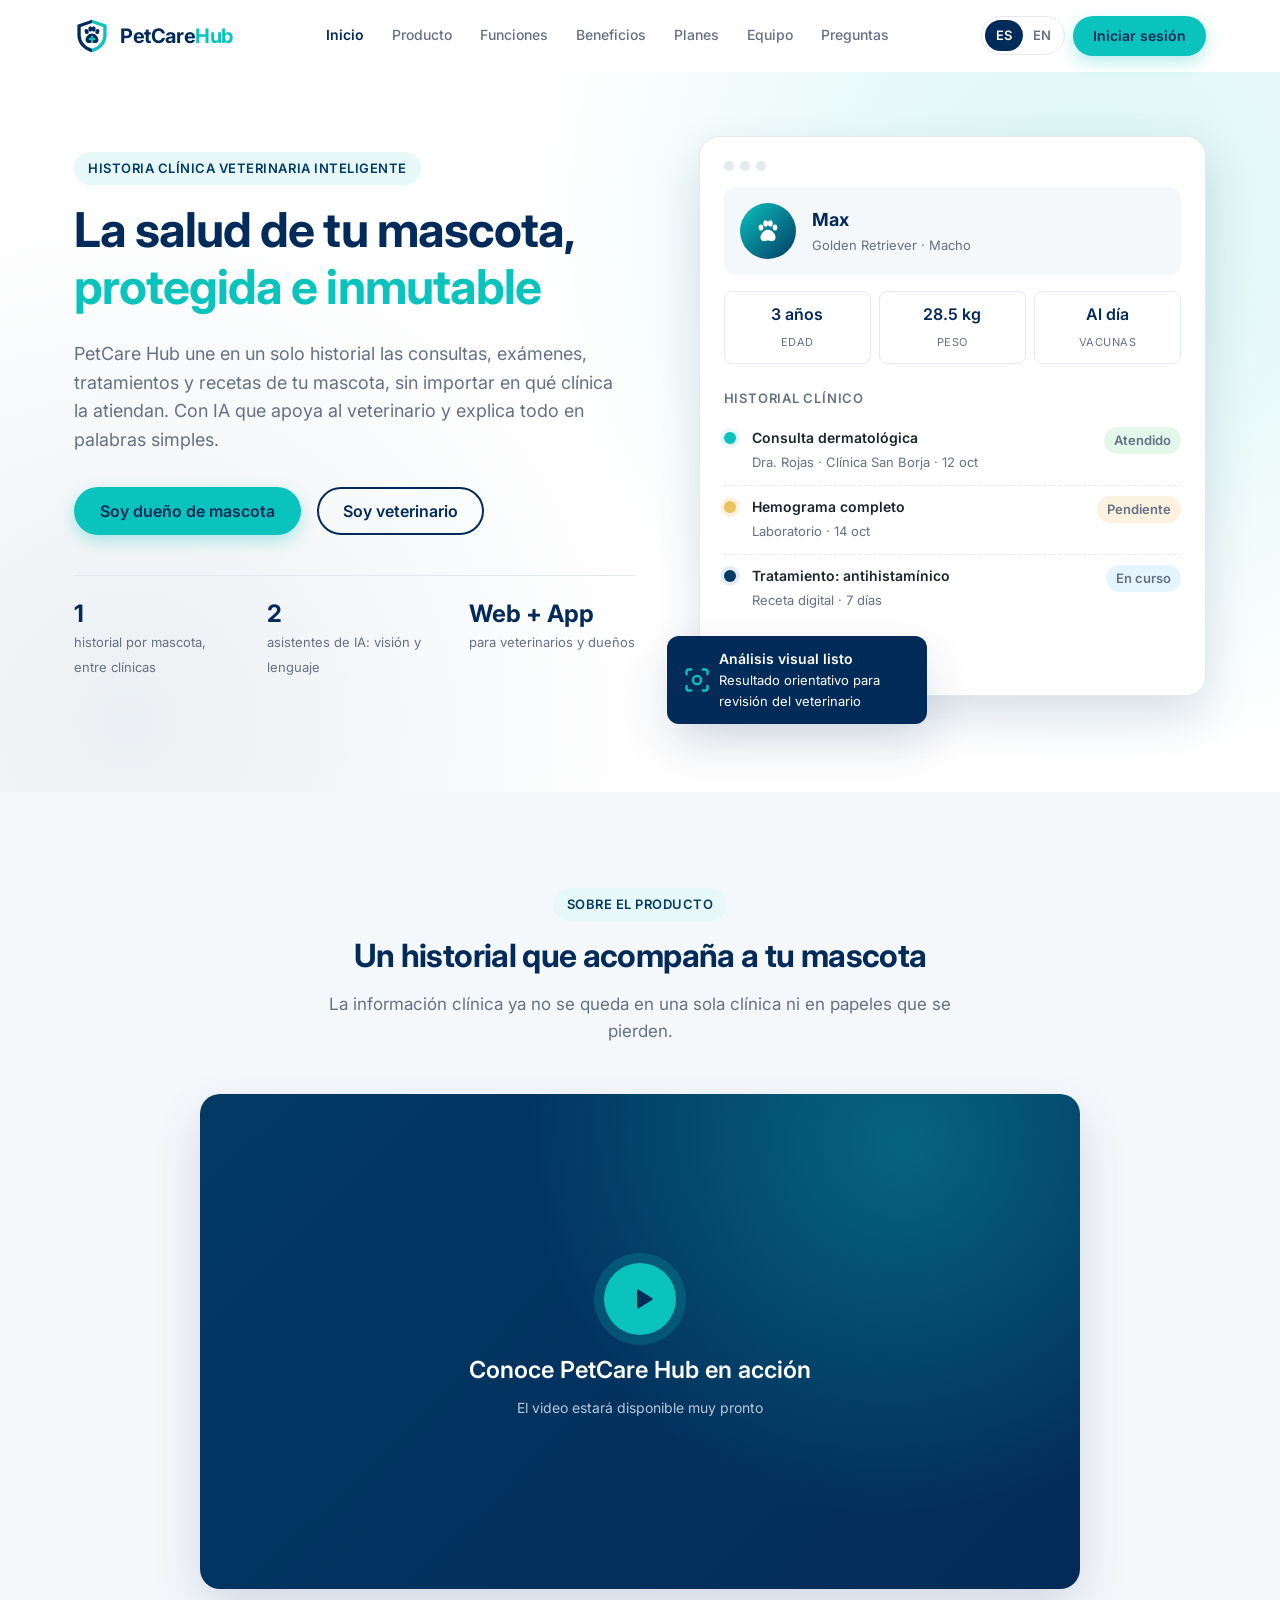
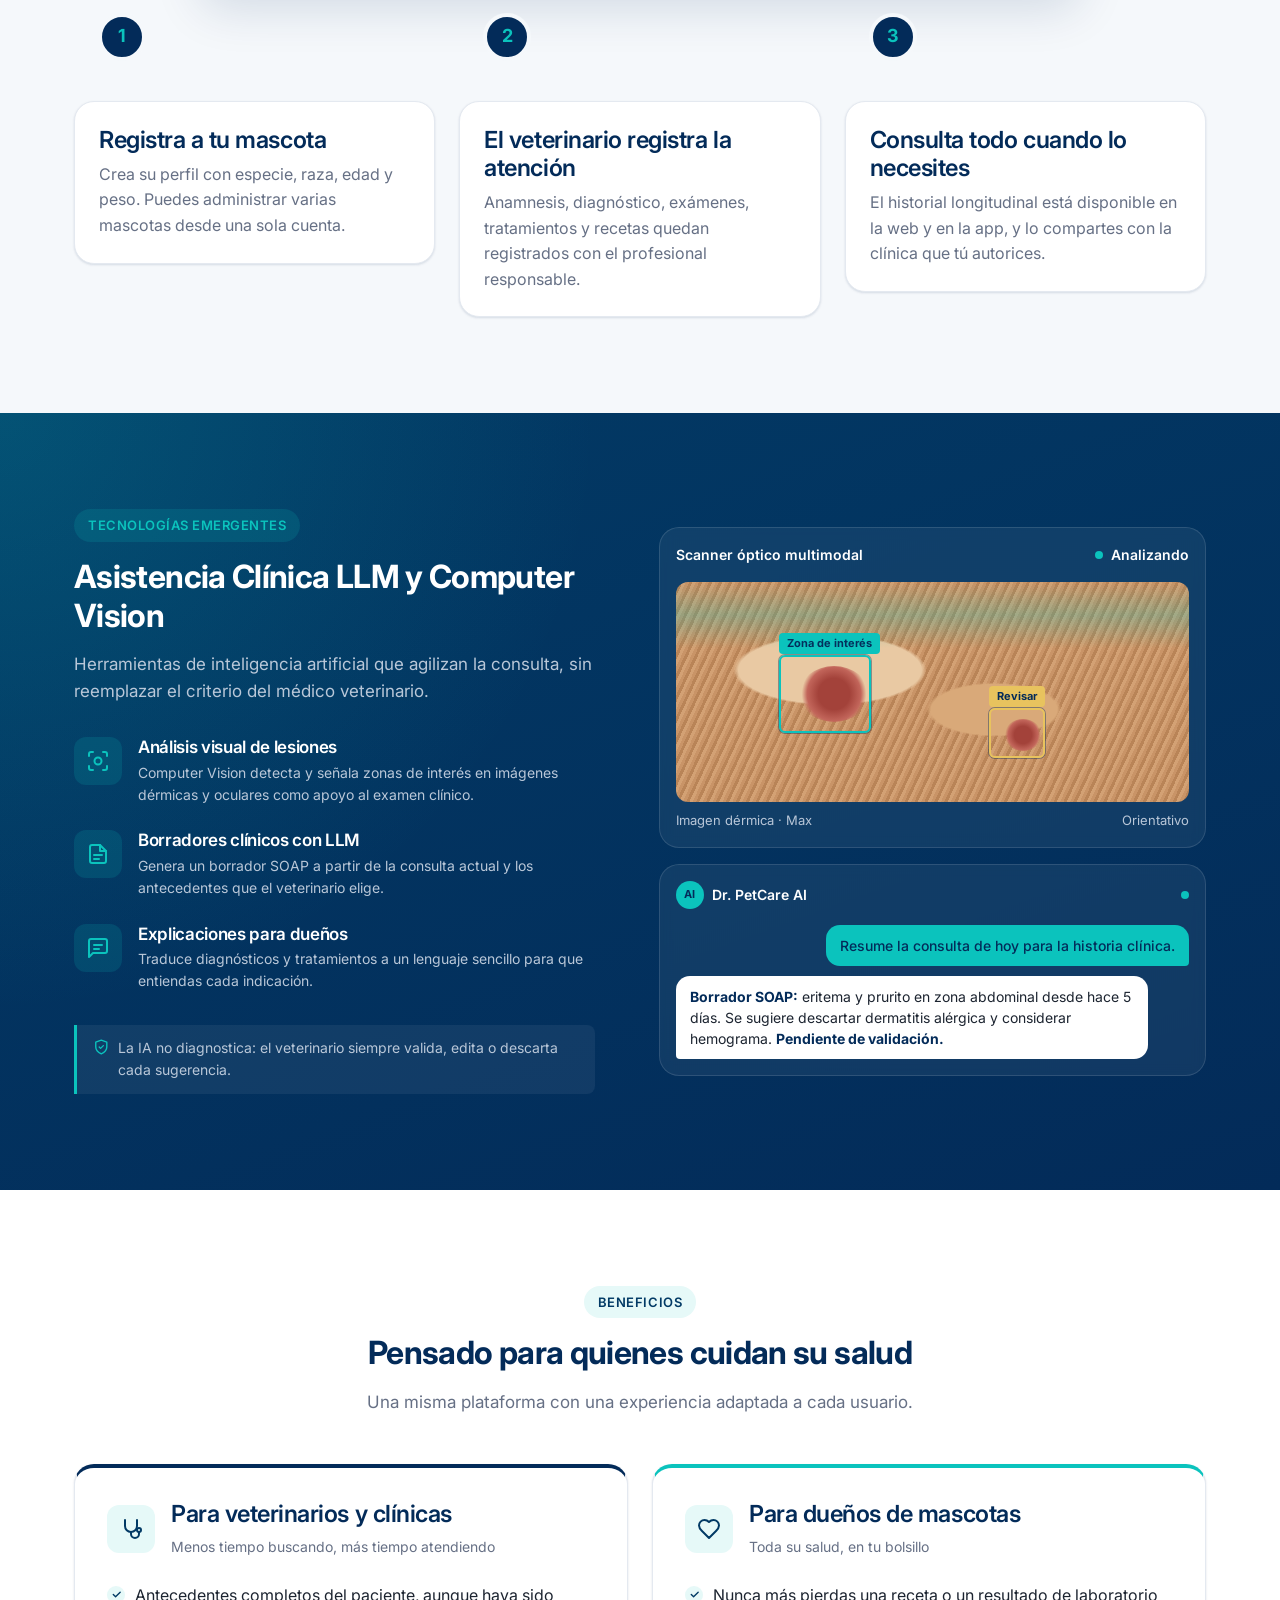
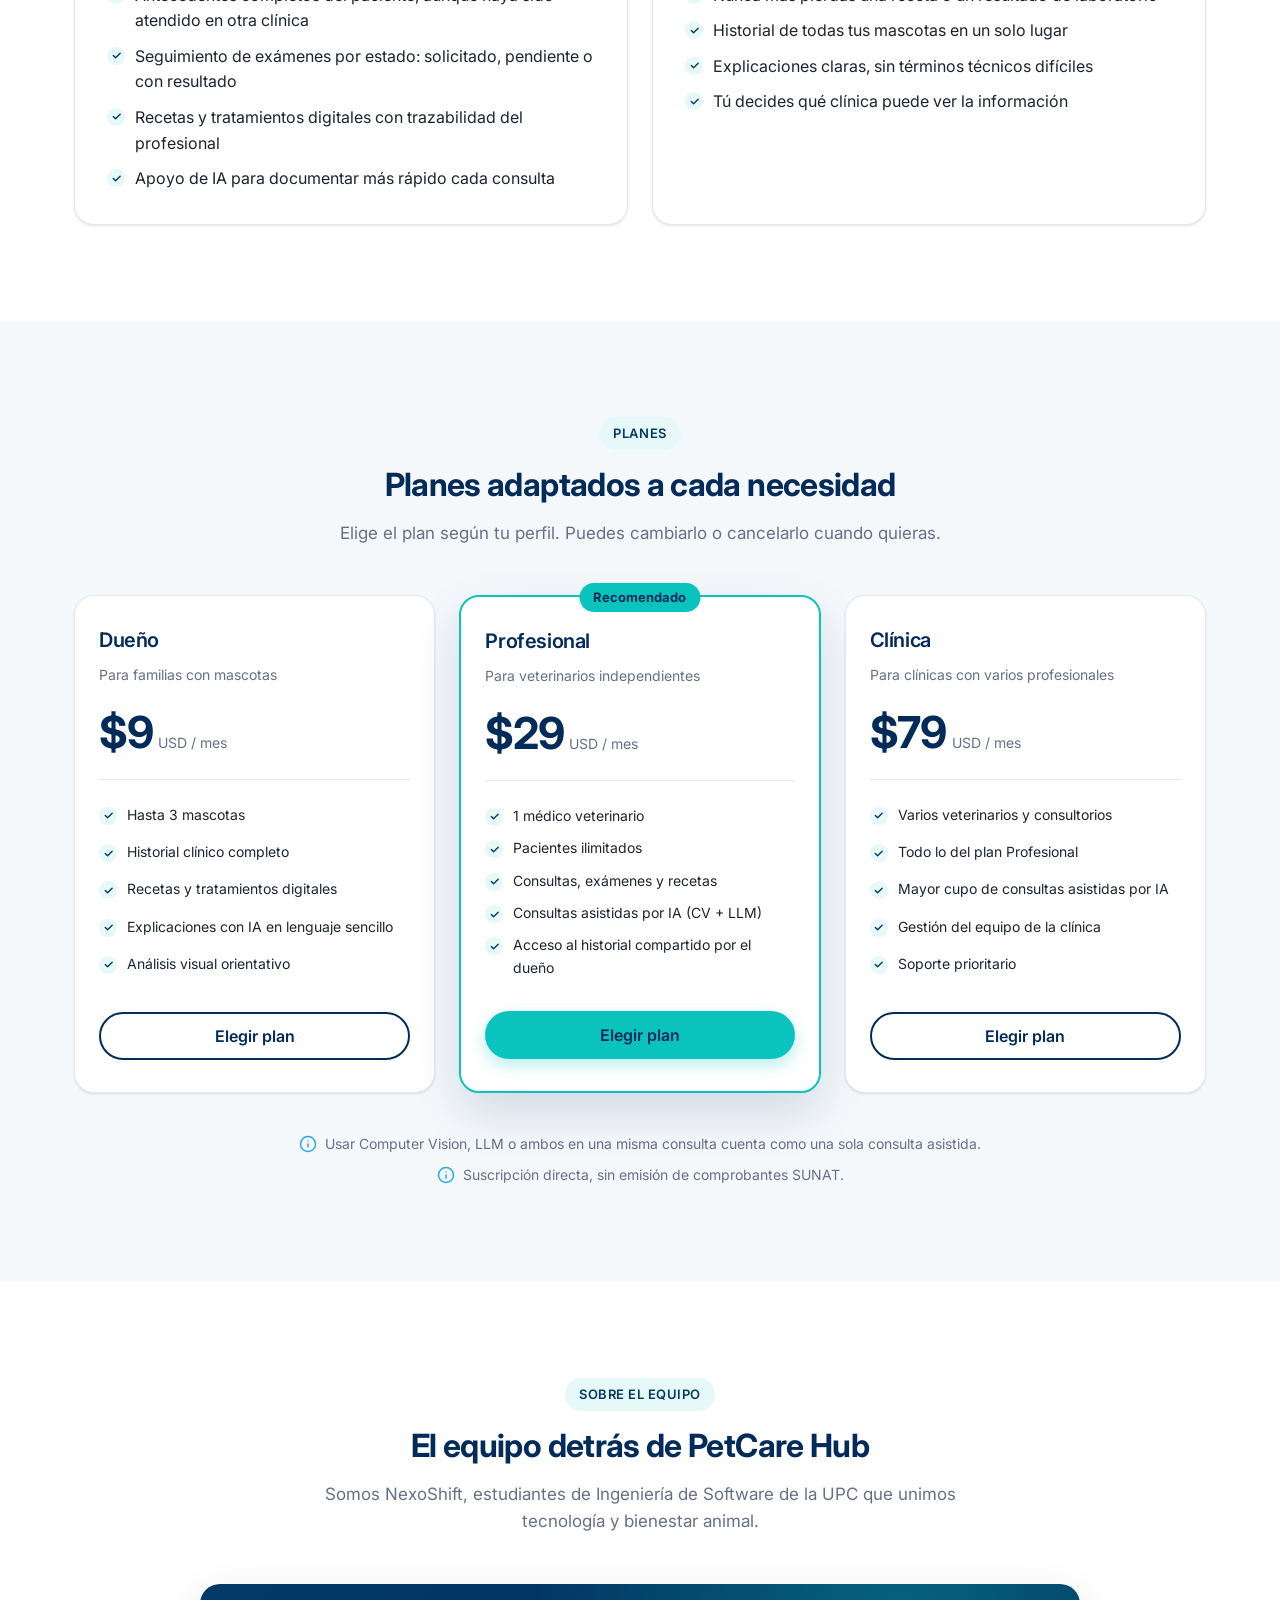
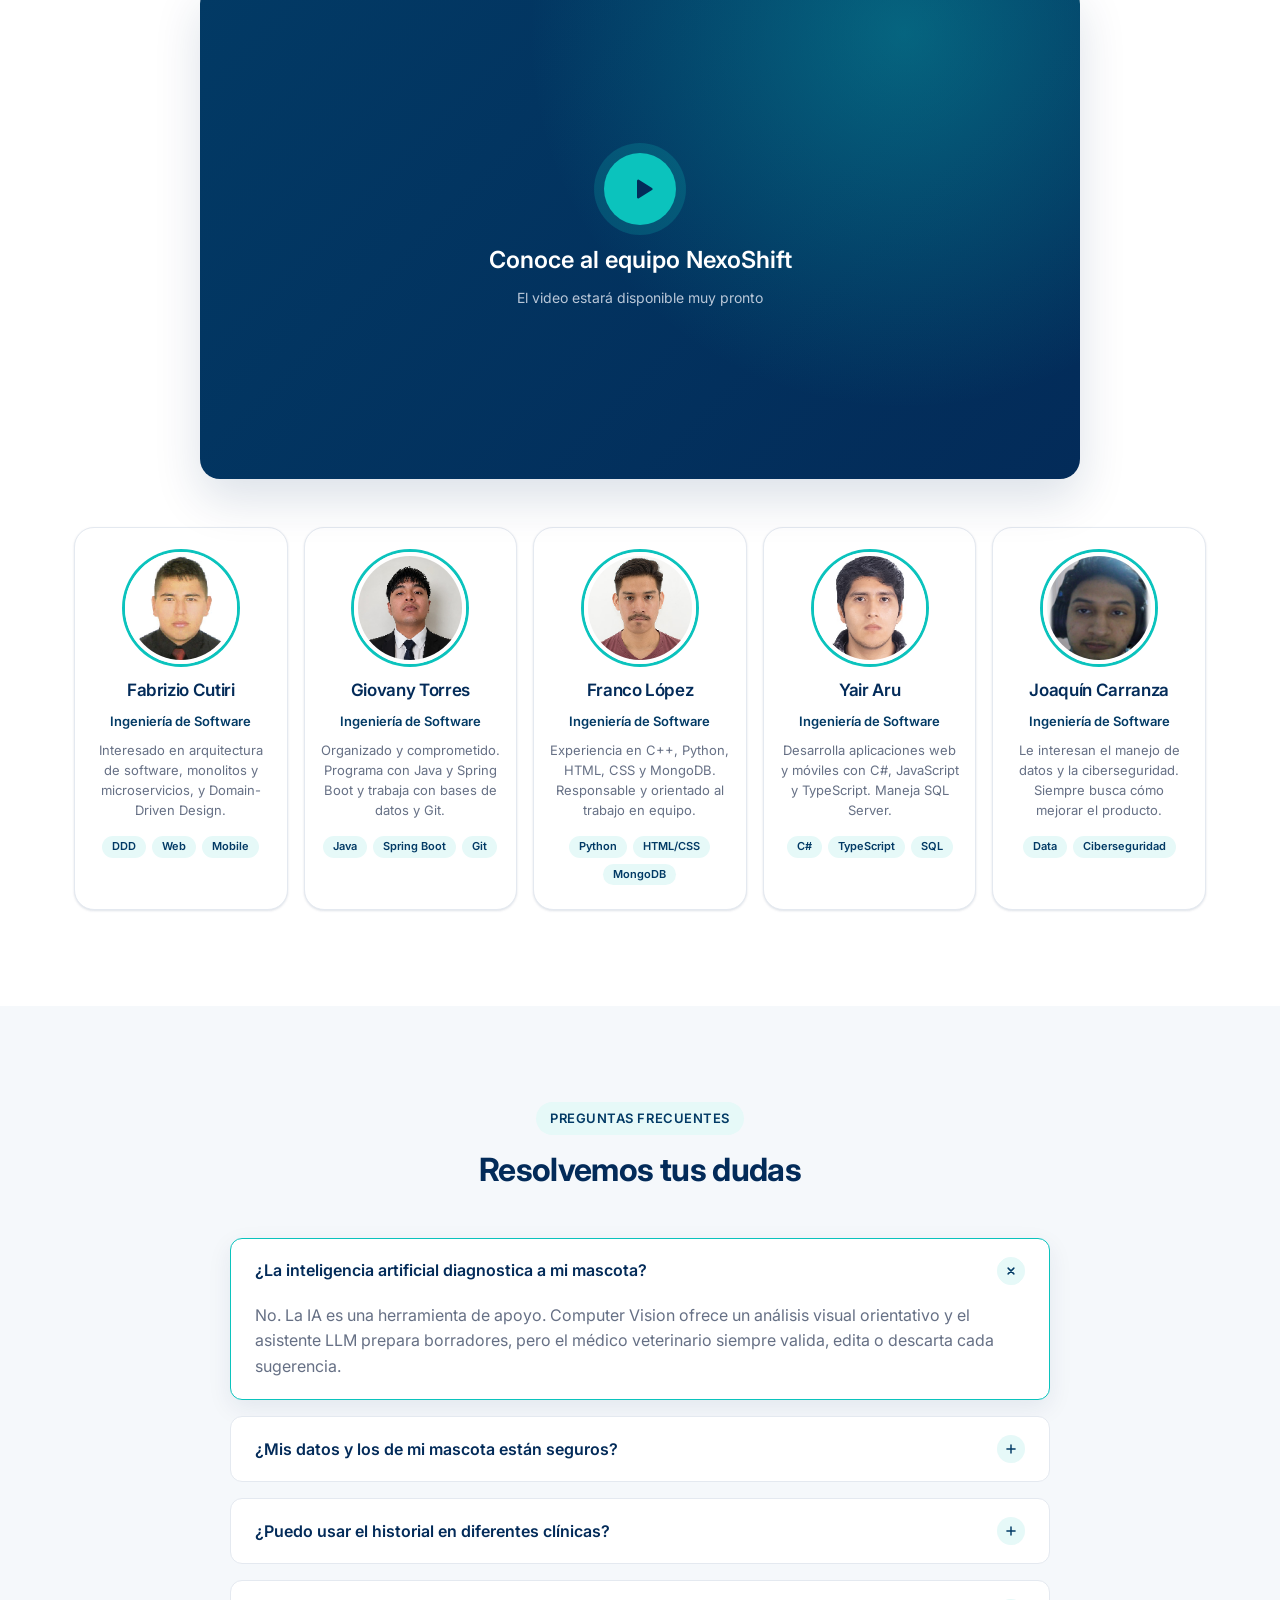
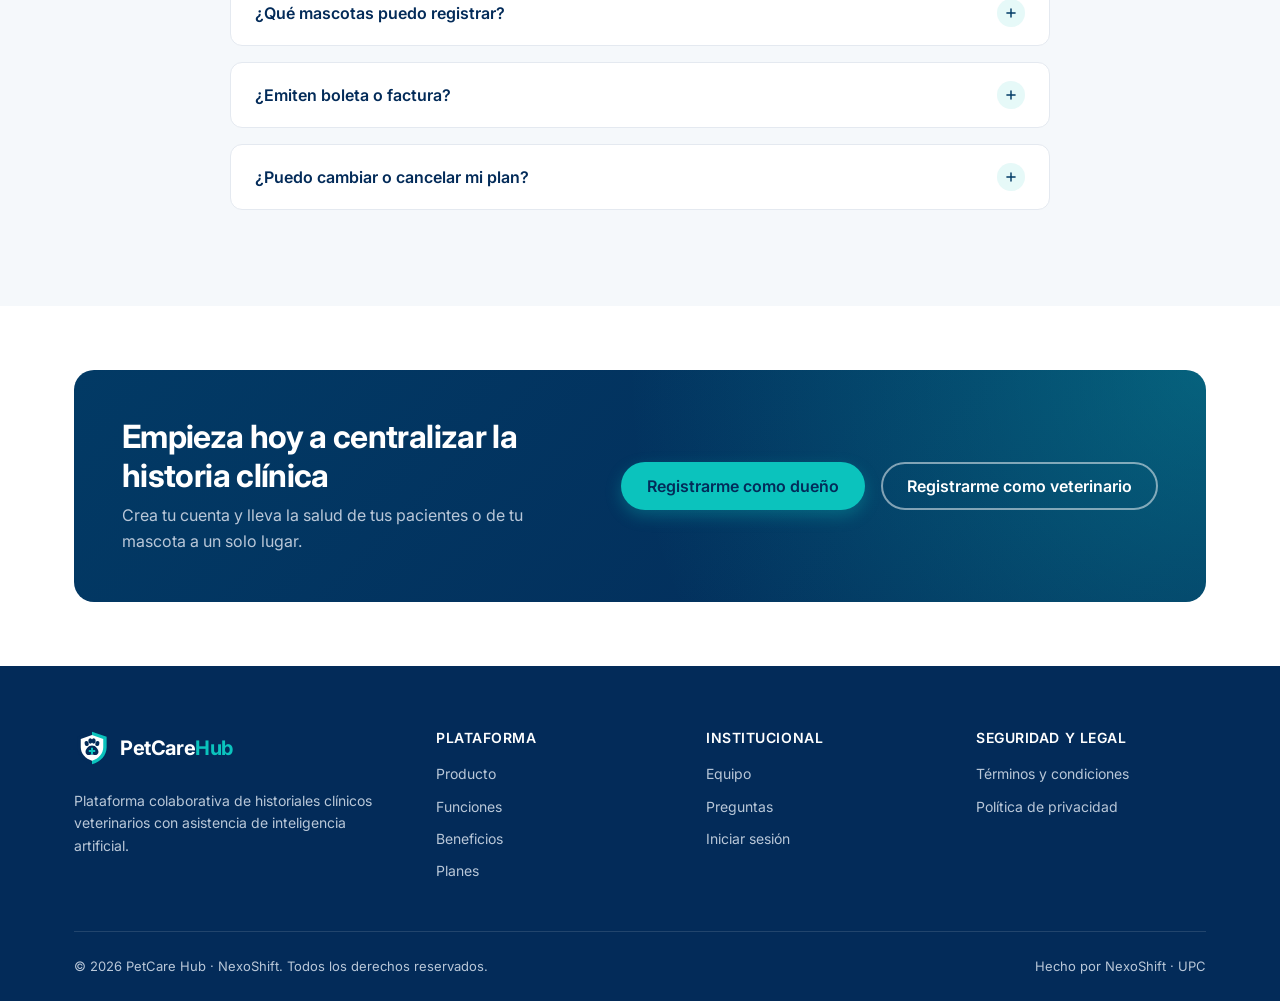
==== public/index.html @ e81c49ba "feat(pages): add the landing page with all its sections" ====
<!DOCTYPE html>
<html lang="es" class="no-js">
<head>
  <meta charset="UTF-8">
  <meta name="viewport" content="width=device-width, initial-scale=1.0">
  <title data-i18n="meta.title">PetCare Hub | Historia clínica veterinaria centrada en tu mascota</title>
  <meta name="description" data-i18n-attr="content:meta.description" content="PetCare Hub centraliza la historia clínica de perros y gatos entre clínicas, con asistencia de Computer Vision y LLM para veterinarios y explicaciones claras para dueños.">
  <meta name="keywords" content="historia clínica veterinaria, veterinaria, mascotas, perros, gatos, inteligencia artificial, computer vision, PetCare Hub">
  <meta name="author" content="NexoShift">
  <meta name="robots" content="index, follow">
  <meta name="theme-color" content="#032B59">

  <!-- Open Graph -->
  <meta property="og:type" content="website">
  <meta property="og:title" content="PetCare Hub">
  <meta property="og:description" content="Historia clínica veterinaria centrada en tu mascota, con asistencia de IA.">
  <meta property="og:image" content="assets/images/brand/logo-petcarehub.png">

  <link rel="icon" type="image/svg+xml" href="assets/images/brand/isotipo.svg">

  <link rel="preconnect" href="https://fonts.googleapis.com">
  <link rel="preconnect" href="https://fonts.gstatic.com" crossorigin>
  <link href="https://fonts.googleapis.com/css2?family=Inter:wght@400;500;600;700&display=swap" rel="stylesheet">

  <link rel="stylesheet" href="assets/styles/style.css">
  <script>document.documentElement.classList.replace('no-js', 'js');</script>
</head>
<body>
  <a class="skip-link" href="#main" data-i18n="a11y.skip">Saltar al contenido</a>

  <div id="header-placeholder"></div>

  <main id="main">
    <!-- ===================== HERO ===================== -->
    <section class="hero" id="home-section">
      <div class="container hero__grid">
        <div class="hero__content reveal">
          <span class="eyebrow" data-i18n="hero.eyebrow">Historia clínica veterinaria inteligente</span>
          <h1 class="hero__title" data-i18n-html="hero.title">La salud de tu mascota, <span>protegida e inmutable</span></h1>
          <p class="hero__lead" data-i18n="hero.lead">PetCare Hub une en un solo historial las consultas, exámenes, tratamientos y recetas de tu mascota, sin importar en qué clínica la atiendan. Con IA que apoya al veterinario y explica todo en palabras simples.</p>

          <div class="hero__actions">
            <a class="btn btn--primary" href="#" data-app-link="register-owner" data-i18n="hero.ctaOwner">Soy dueño de mascota</a>
            <a class="btn btn--outline" href="#" data-app-link="register-vet" data-i18n="hero.ctaVet">Soy veterinario</a>
          </div>

          <ul class="hero__facts">
            <li class="hero__fact"><strong data-i18n="hero.fact1Value">1</strong><span data-i18n="hero.fact1Label">historial por mascota, entre clínicas</span></li>
            <li class="hero__fact"><strong data-i18n="hero.fact2Value">2</strong><span data-i18n="hero.fact2Label">asistentes de IA: visión y lenguaje</span></li>
            <li class="hero__fact"><strong data-i18n="hero.fact3Value">Web + App</strong><span data-i18n="hero.fact3Label">para veterinarios y dueños</span></li>
          </ul>
        </div>

        <div class="app-preview reveal" aria-hidden="true">
          <div class="app-card">
            <div class="app-card__bar"><i></i><i></i><i></i></div>

            <div class="patient">
              <div class="patient__avatar">
                <svg viewBox="0 0 24 24" fill="currentColor"><ellipse cx="6" cy="9" rx="2" ry="2.6"/><ellipse cx="10" cy="5.5" rx="2" ry="2.7"/><ellipse cx="14" cy="5.5" rx="2" ry="2.7"/><ellipse cx="18" cy="9" rx="2" ry="2.6"/><path d="M12 11c-3.6 0-6.5 3.8-6.5 6.6 0 2 1.6 3.2 3.4 3.2 1.4 0 2-.6 3.1-.6s1.7.6 3.1.6c1.8 0 3.4-1.2 3.4-3.2 0-2.8-2.9-6.6-6.5-6.6Z"/></svg>
              </div>
              <div>
                <div class="patient__name">Max</div>
                <div class="patient__meta" data-i18n="preview.breed">Golden Retriever · Macho</div>
              </div>
            </div>

            <div class="patient__stats">
              <div class="patient__stat"><strong data-i18n="preview.ageValue">3 años</strong><span data-i18n="preview.age">Edad</span></div>
              <div class="patient__stat"><strong>28.5 kg</strong><span data-i18n="preview.weight">Peso</span></div>
              <div class="patient__stat"><strong data-i18n="preview.vaccinesValue">Al día</strong><span data-i18n="preview.vaccines">Vacunas</span></div>
            </div>

            <div class="timeline">
              <div class="timeline__title" data-i18n="preview.history">Historial clínico</div>
              <div class="timeline__item">
                <span class="timeline__dot"></span>
                <div><strong data-i18n="preview.item1">Consulta dermatológica</strong><span data-i18n="preview.item1Meta">Dra. Rojas · Clínica San Borja · 12 oct</span></div>
                <span class="chip chip--ok" data-i18n="preview.item1Chip">Atendido</span>
              </div>
              <div class="timeline__item">
                <span class="timeline__dot timeline__dot--warn"></span>
                <div><strong data-i18n="preview.item2">Hemograma completo</strong><span data-i18n="preview.item2Meta">Laboratorio · 14 oct</span></div>
                <span class="chip chip--pending" data-i18n="preview.item2Chip">Pendiente</span>
              </div>
              <div class="timeline__item">
                <span class="timeline__dot timeline__dot--navy"></span>
                <div><strong data-i18n="preview.item3">Tratamiento: antihistamínico</strong><span data-i18n="preview.item3Meta">Receta digital · 7 días</span></div>
                <span class="chip chip--info" data-i18n="preview.item3Chip">En curso</span>
              </div>
            </div>
          </div>

          <div class="float-card">
            <svg viewBox="0 0 24 24" fill="none" stroke="currentColor" stroke-width="2" stroke-linecap="round" stroke-linejoin="round"><path d="M3 7V5a2 2 0 0 1 2-2h2M17 3h2a2 2 0 0 1 2 2v2M21 17v2a2 2 0 0 1-2 2h-2M7 21H5a2 2 0 0 1-2-2v-2"/><circle cx="12" cy="12" r="3.5"/></svg>
            <div><strong data-i18n="preview.floatTitle">Análisis visual listo</strong><span data-i18n="preview.floatText">Resultado orientativo para revisión del veterinario</span></div>
          </div>
        </div>
      </div>
    </section>

    <!-- ===================== SOBRE EL PRODUCTO ===================== -->
    <section class="section section--soft" id="about-product-section">
      <div class="container">
        <header class="section__head reveal">
          <span class="eyebrow" data-i18n="how.eyebrow">Sobre el producto</span>
          <h2 data-i18n="how.title">Un historial que acompaña a tu mascota</h2>
          <p data-i18n="how.lead">La información clínica ya no se queda en una sola clínica ni en papeles que se pierden.</p>
        </header>

        <div class="video reveal" data-video="product">
          <div class="video__frame">
            <div class="video__placeholder">
              <span class="video__play" aria-hidden="true"><svg viewBox="0 0 24 24" fill="currentColor"><path d="M8 5.5v13a1 1 0 0 0 1.5.86l10.5-6.5a1 1 0 0 0 0-1.72L9.5 4.64A1 1 0 0 0 8 5.5Z"/></svg></span>
              <strong data-i18n="video.productTitle">Conoce PetCare Hub en acción</strong>
              <span data-i18n="video.soon">El video estará disponible muy pronto</span>
            </div>
          </div>
        </div>


        <ol class="steps">
          <li class="step reveal">
            <div class="card">
              <span class="step__number">1</span>
              <h3 data-i18n="how.step1Title">Registra a tu mascota</h3>
              <p data-i18n="how.step1Text">Crea su perfil con especie, raza, edad y peso. Puedes administrar varias mascotas desde una sola cuenta.</p>
            </div>
          </li>
          <li class="step reveal">
            <div class="card">
              <span class="step__number">2</span>
              <h3 data-i18n="how.step2Title">El veterinario registra la atención</h3>
              <p data-i18n="how.step2Text">Anamnesis, diagnóstico, exámenes, tratamientos y recetas quedan registrados con el profesional responsable.</p>
            </div>
          </li>
          <li class="step reveal">
            <div class="card">
              <span class="step__number">3</span>
              <h3 data-i18n="how.step3Title">Consulta todo cuando lo necesites</h3>
              <p data-i18n="how.step3Text">El historial longitudinal está disponible en la web y en la app, y lo compartes con la clínica que tú autorices.</p>
            </div>
          </li>
        </ol>
      </div>
    </section>

    <!-- ===================== FUNCIONES IA ===================== -->
    <section class="section section--dark ai" id="features-section">
      <div class="container ai__grid">
        <div class="reveal">
          <span class="eyebrow" data-i18n="ai.eyebrow">Tecnologías emergentes</span>
          <h2 data-i18n="ai.title">Asistencia Clínica LLM y Computer Vision</h2>
          <p class="ai__lead" data-i18n="ai.lead">Herramientas de inteligencia artificial que agilizan la consulta, sin reemplazar el criterio del médico veterinario.</p>

          <ul class="ai__features">
            <li class="ai__feature">
              <span class="icon-badge"><svg viewBox="0 0 24 24" fill="none" stroke="currentColor" stroke-width="2" stroke-linecap="round" stroke-linejoin="round"><path d="M3 7V5a2 2 0 0 1 2-2h2M17 3h2a2 2 0 0 1 2 2v2M21 17v2a2 2 0 0 1-2 2h-2M7 21H5a2 2 0 0 1-2-2v-2"/><circle cx="12" cy="12" r="3.5"/></svg></span>
              <div><h3 data-i18n="ai.f1Title">Análisis visual de lesiones</h3><p data-i18n="ai.f1Text">Computer Vision detecta y señala zonas de interés en imágenes dérmicas y oculares como apoyo al examen clínico.</p></div>
            </li>
            <li class="ai__feature">
              <span class="icon-badge"><svg viewBox="0 0 24 24" fill="none" stroke="currentColor" stroke-width="2" stroke-linecap="round" stroke-linejoin="round"><path d="M14 3H6a2 2 0 0 0-2 2v14a2 2 0 0 0 2 2h12a2 2 0 0 0 2-2V9z"/><path d="M14 3v6h6M8 13h8M8 17h5"/></svg></span>
              <div><h3 data-i18n="ai.f2Title">Borradores clínicos con LLM</h3><p data-i18n="ai.f2Text">Genera un borrador SOAP a partir de la consulta actual y los antecedentes que el veterinario elige.</p></div>
            </li>
            <li class="ai__feature">
              <span class="icon-badge"><svg viewBox="0 0 24 24" fill="none" stroke="currentColor" stroke-width="2" stroke-linecap="round" stroke-linejoin="round"><path d="M21 15a2 2 0 0 1-2 2H7l-4 4V5a2 2 0 0 1 2-2h14a2 2 0 0 1 2 2z"/><path d="M8 9h8M8 13h5"/></svg></span>
              <div><h3 data-i18n="ai.f3Title">Explicaciones para dueños</h3><p data-i18n="ai.f3Text">Traduce diagnósticos y tratamientos a un lenguaje sencillo para que entiendas cada indicación.</p></div>
            </li>
          </ul>

          <p class="ai__note">
            <svg width="20" height="20" viewBox="0 0 24 24" fill="none" stroke="#0BC3BD" stroke-width="2" stroke-linecap="round" stroke-linejoin="round" aria-hidden="true"><path d="M12 22s8-4 8-10V5l-8-3-8 3v7c0 6 8 10 8 10z"/><path d="m9 12 2 2 4-4"/></svg>
            <span data-i18n="ai.note">La IA no diagnostica: el veterinario siempre valida, edita o descarta cada sugerencia.</span>
          </p>
        </div>

        <div class="ai__demo reveal" aria-hidden="true">
          <div class="demo-card">
            <div class="demo-card__head">
              <span data-i18n="ai.scanTitle">Scanner óptico multimodal</span>
              <span><i class="live-dot"></i><span data-i18n="ai.scanLive">Analizando</span></span>
            </div>
            <div class="scan">
              <span class="scan__lesion" style="top:38%;left:24%;width:70px;height:56px"></span>
              <span class="scan__lesion" style="top:62%;left:64%;width:38px;height:32px"></span>
              <span class="scan__box" style="top:33%;left:20%;width:92px;height:78px"><span class="scan__label" data-i18n="ai.scanBox1">Zona de interés</span></span>
              <span class="scan__box scan__box--alt" style="top:57%;left:61%;width:56px;height:50px"><span class="scan__label" data-i18n="ai.scanBox2">Revisar</span></span>
            </div>
            <div class="demo-card__foot">
              <span data-i18n="ai.scanFoot1">Imagen dérmica · Max</span>
              <span data-i18n="ai.scanFoot2">Orientativo</span>
            </div>
          </div>

          <div class="demo-card">
            <div class="demo-card__head">
              <span><span class="chat__avatar">AI</span><span data-i18n="ai.chatTitle">Dr. PetCare AI</span></span>
              <i class="live-dot"></i>
            </div>
            <div class="chat">
              <p class="chat__msg chat__msg--vet" data-i18n="ai.chatVet">Resume la consulta de hoy para la historia clínica.</p>
              <p class="chat__msg chat__msg--ai" data-i18n-html="ai.chatAi"><b>Borrador SOAP:</b> eritema y prurito en zona abdominal desde hace 5 días. Se sugiere descartar dermatitis alérgica y considerar hemograma. <b>Pendiente de validación.</b></p>
            </div>
          </div>
        </div>
      </div>
    </section>

    <!-- ===================== BENEFICIOS ===================== -->
    <section class="section" id="benefits-section">
      <div class="container">
        <header class="section__head reveal">
          <span class="eyebrow" data-i18n="benefits.eyebrow">Beneficios</span>
          <h2 data-i18n="benefits.title">Pensado para quienes cuidan su salud</h2>
          <p data-i18n="benefits.lead">Una misma plataforma con una experiencia adaptada a cada usuario.</p>
        </header>

        <div class="benefits">
          <article class="card benefit benefit--vet reveal">
            <div class="benefit__head">
              <span class="icon-badge"><svg viewBox="0 0 24 24" fill="none" stroke="currentColor" stroke-width="2" stroke-linecap="round" stroke-linejoin="round"><path d="M6 3v6a6 6 0 0 0 12 0V3"/><path d="M12 15v2a4 4 0 0 0 8 0v-2"/><circle cx="20" cy="13" r="2"/></svg></span>
              <div><h3 data-i18n="benefits.vetTitle">Para veterinarios y clínicas</h3><p data-i18n="benefits.vetSub">Menos tiempo buscando, más tiempo atendiendo</p></div>
            </div>
            <ul class="check-list">
              <li data-i18n="benefits.vet1">Antecedentes completos del paciente, aunque haya sido atendido en otra clínica</li>
              <li data-i18n="benefits.vet2">Seguimiento de exámenes por estado: solicitado, pendiente o con resultado</li>
              <li data-i18n="benefits.vet3">Recetas y tratamientos digitales con trazabilidad del profesional</li>
              <li data-i18n="benefits.vet4">Apoyo de IA para documentar más rápido cada consulta</li>
            </ul>
          </article>

          <article class="card benefit benefit--owner reveal">
            <div class="benefit__head">
              <span class="icon-badge"><svg viewBox="0 0 24 24" fill="none" stroke="currentColor" stroke-width="2" stroke-linecap="round" stroke-linejoin="round"><path d="M19 14c1.5-1.5 3-3.2 3-5.5A5.5 5.5 0 0 0 16.5 3c-1.8 0-3 .5-4.5 2-1.5-1.5-2.7-2-4.5-2A5.5 5.5 0 0 0 2 8.5c0 2.3 1.5 4 3 5.5l7 7z"/></svg></span>
              <div><h3 data-i18n="benefits.ownerTitle">Para dueños de mascotas</h3><p data-i18n="benefits.ownerSub">Toda su salud, en tu bolsillo</p></div>
            </div>
            <ul class="check-list">
              <li data-i18n="benefits.owner1">Nunca más pierdas una receta o un resultado de laboratorio</li>
              <li data-i18n="benefits.owner2">Historial de todas tus mascotas en un solo lugar</li>
              <li data-i18n="benefits.owner3">Explicaciones claras, sin términos técnicos difíciles</li>
              <li data-i18n="benefits.owner4">Tú decides qué clínica puede ver la información</li>
            </ul>
          </article>
        </div>
      </div>
    </section>

    <!-- ===================== PLANES ===================== -->
    <section class="section section--soft" id="plans-section">
      <div class="container">
        <header class="section__head reveal">
          <span class="eyebrow" data-i18n="plans.eyebrow">Planes</span>
          <h2 data-i18n="plans.title">Planes adaptados a cada necesidad</h2>
          <p data-i18n="plans.lead">Elige el plan según tu perfil. Puedes cambiarlo o cancelarlo cuando quieras.</p>
        </header>

        <div class="pricing">
          <article class="card plan reveal">
            <h3 class="plan__name" data-i18n="plans.ownerName">Dueño</h3>
            <p class="plan__for" data-i18n="plans.ownerFor">Para familias con mascotas</p>
            <p class="plan__price"><span class="plan__amount">$9</span><span class="plan__period" data-i18n="plans.perMonth">USD / mes</span></p>
            <ul class="check-list">
              <li data-i18n="plans.owner1">Hasta 3 mascotas</li>
              <li data-i18n="plans.owner2">Historial clínico completo</li>
              <li data-i18n="plans.owner3">Recetas y tratamientos digitales</li>
              <li data-i18n="plans.owner4">Explicaciones con IA en lenguaje sencillo</li>
              <li data-i18n="plans.owner5">Análisis visual orientativo</li>
            </ul>
            <a class="btn btn--outline btn--block" href="#" data-app-link="plan-owner" data-i18n="plans.choose">Elegir plan</a>
          </article>

          <article class="card plan plan--featured reveal">
            <span class="plan__badge" data-i18n="plans.badge">Recomendado</span>
            <h3 class="plan__name" data-i18n="plans.proName">Profesional</h3>
            <p class="plan__for" data-i18n="plans.proFor">Para veterinarios independientes</p>
            <p class="plan__price"><span class="plan__amount">$29</span><span class="plan__period" data-i18n="plans.perMonth">USD / mes</span></p>
            <ul class="check-list">
              <li data-i18n="plans.pro1">1 médico veterinario</li>
              <li data-i18n="plans.pro2">Pacientes ilimitados</li>
              <li data-i18n="plans.pro3">Consultas, exámenes y recetas</li>
              <li data-i18n="plans.pro4">Consultas asistidas por IA (CV + LLM)</li>
              <li data-i18n="plans.pro5">Acceso al historial compartido por el dueño</li>
            </ul>
            <a class="btn btn--primary btn--block" href="#" data-app-link="plan-pro" data-i18n="plans.choose">Elegir plan</a>
          </article>

          <article class="card plan reveal">
            <h3 class="plan__name" data-i18n="plans.clinicName">Clínica</h3>
            <p class="plan__for" data-i18n="plans.clinicFor">Para clínicas con varios profesionales</p>
            <p class="plan__price"><span class="plan__amount">$79</span><span class="plan__period" data-i18n="plans.perMonth">USD / mes</span></p>
            <ul class="check-list">
              <li data-i18n="plans.clinic1">Varios veterinarios y consultorios</li>
              <li data-i18n="plans.clinic2">Todo lo del plan Profesional</li>
              <li data-i18n="plans.clinic3">Mayor cupo de consultas asistidas por IA</li>
              <li data-i18n="plans.clinic4">Gestión del equipo de la clínica</li>
              <li data-i18n="plans.clinic5">Soporte prioritario</li>
            </ul>
            <a class="btn btn--outline btn--block" href="#" data-app-link="plan-clinic" data-i18n="plans.choose">Elegir plan</a>
          </article>
        </div>

        <div class="pricing__notes reveal">
          <p><svg viewBox="0 0 24 24" fill="none" stroke="currentColor" stroke-width="2" stroke-linecap="round" aria-hidden="true"><circle cx="12" cy="12" r="10"/><path d="M12 16v-4M12 8h.01"/></svg><span data-i18n="plans.note1">Usar Computer Vision, LLM o ambos en una misma consulta cuenta como una sola consulta asistida.</span></p>
          <p><svg viewBox="0 0 24 24" fill="none" stroke="currentColor" stroke-width="2" stroke-linecap="round" aria-hidden="true"><circle cx="12" cy="12" r="10"/><path d="M12 16v-4M12 8h.01"/></svg><span data-i18n="plans.note2">Suscripción directa, sin emisión de comprobantes SUNAT.</span></p>
        </div>
      </div>
    </section>

    <!-- ===================== SOBRE EL EQUIPO ===================== -->
    <section class="section" id="about-team-section">
      <div class="container">
        <header class="section__head reveal">
          <span class="eyebrow" data-i18n="team.eyebrow">Sobre el equipo</span>
          <h2 data-i18n="team.title">El equipo detrás de PetCare Hub</h2>
          <p data-i18n="team.lead">Somos NexoShift, estudiantes de Ingeniería de Software de la UPC que unimos tecnología y bienestar animal.</p>
        </header>

        <div class="video reveal" data-video="team">
          <div class="video__frame">
            <div class="video__placeholder">
              <span class="video__play" aria-hidden="true"><svg viewBox="0 0 24 24" fill="currentColor"><path d="M8 5.5v13a1 1 0 0 0 1.5.86l10.5-6.5a1 1 0 0 0 0-1.72L9.5 4.64A1 1 0 0 0 8 5.5Z"/></svg></span>
              <strong data-i18n="video.teamTitle">Conoce al equipo NexoShift</strong>
              <span data-i18n="video.soon">El video estará disponible muy pronto</span>
            </div>
          </div>
        </div>


        <div class="team">
          <article class="card member reveal">
            <img class="member__photo" src="assets/images/team/fabrizio-cutiri.png" alt="Fabrizio Cutiri" width="112" height="112" loading="lazy">
            <h3 class="member__name">Fabrizio Cutiri</h3>
            <span class="member__role" data-i18n="team.career">Ingeniería de Software</span>
            <p class="member__bio" data-i18n="team.fabrizioBio">Interesado en arquitectura de software, monolitos y microservicios, y Domain-Driven Design.</p>
            <ul class="member__tags"><li>DDD</li><li>Web</li><li>Mobile</li></ul>
          </article>

          <article class="card member reveal">
            <img class="member__photo" src="assets/images/team/giovany-torres.png" alt="Giovany Torres" width="112" height="112" loading="lazy">
            <h3 class="member__name">Giovany Torres</h3>
            <span class="member__role" data-i18n="team.career">Ingeniería de Software</span>
            <p class="member__bio" data-i18n="team.giovanyBio">Organizado y comprometido. Programa con Java y Spring Boot y trabaja con bases de datos y Git.</p>
            <ul class="member__tags"><li>Java</li><li>Spring Boot</li><li>Git</li></ul>
          </article>

          <article class="card member reveal">
            <img class="member__photo" src="assets/images/team/franco-lopez.png" alt="Franco López" width="112" height="112" loading="lazy">
            <h3 class="member__name">Franco López</h3>
            <span class="member__role" data-i18n="team.career">Ingeniería de Software</span>
            <p class="member__bio" data-i18n="team.francoBio">Experiencia en C++, Python, HTML, CSS y MongoDB. Responsable y orientado al trabajo en equipo.</p>
            <ul class="member__tags"><li>Python</li><li>HTML/CSS</li><li>MongoDB</li></ul>
          </article>

          <article class="card member reveal">
            <img class="member__photo" src="assets/images/team/yair-aru.png" alt="Yair Aru" width="112" height="112" loading="lazy">
            <h3 class="member__name">Yair Aru</h3>
            <span class="member__role" data-i18n="team.career">Ingeniería de Software</span>
            <p class="member__bio" data-i18n="team.yairBio">Desarrolla aplicaciones web y móviles con C#, JavaScript y TypeScript. Maneja SQL Server.</p>
            <ul class="member__tags"><li>C#</li><li>TypeScript</li><li>SQL</li></ul>
          </article>

          <article class="card member reveal">
            <img class="member__photo" src="assets/images/team/joaquin-carranza.png" alt="Joaquín Carranza" width="112" height="112" loading="lazy">
            <h3 class="member__name">Joaquín Carranza</h3>
            <span class="member__role" data-i18n="team.career">Ingeniería de Software</span>
            <p class="member__bio" data-i18n="team.joaquinBio">Le interesan el manejo de datos y la ciberseguridad. Siempre busca cómo mejorar el producto.</p>
            <ul class="member__tags"><li>Data</li><li data-i18n="team.tagSecurity">Ciberseguridad</li></ul>
          </article>
        </div>
      </div>
    </section>

    <!-- ===================== PREGUNTAS FRECUENTES ===================== -->
    <section class="section section--soft" id="faq-section">
      <div class="container">
        <header class="section__head reveal">
          <span class="eyebrow" data-i18n="faq.eyebrow">Preguntas frecuentes</span>
          <h2 data-i18n="faq.title">Resolvemos tus dudas</h2>
        </header>

        <div class="faq reveal">
          <details class="faq__item" open>
            <summary class="faq__question" data-i18n="faq.q1">¿La inteligencia artificial diagnostica a mi mascota?</summary>
            <p class="faq__answer" data-i18n="faq.a1">No. La IA es una herramienta de apoyo. Computer Vision ofrece un análisis visual orientativo y el asistente LLM prepara borradores, pero el médico veterinario siempre valida, edita o descarta cada sugerencia.</p>
          </details>
          <details class="faq__item">
            <summary class="faq__question" data-i18n="faq.q2">¿Mis datos y los de mi mascota están seguros?</summary>
            <p class="faq__answer" data-i18n="faq.a2">Sí. El acceso está protegido por usuario y rol, y cada registro guarda qué profesional lo creó. Solo las clínicas que tú autorices pueden ver el historial de tu mascota.</p>
          </details>
          <details class="faq__item">
            <summary class="faq__question" data-i18n="faq.q3">¿Puedo usar el historial en diferentes clínicas?</summary>
            <p class="faq__answer" data-i18n="faq.a3">Sí. El historial es longitudinal y está centrado en la mascota, no en la clínica. Así cualquier veterinario autorizado conoce sus antecedentes.</p>
          </details>
          <details class="faq__item">
            <summary class="faq__question" data-i18n="faq.q4">¿Qué mascotas puedo registrar?</summary>
            <p class="faq__answer" data-i18n="faq.a4">Por ahora PetCare Hub está enfocado en perros y gatos. La identificación se hace con sus datos y rasgos, sin necesidad de microchip.</p>
          </details>
          <details class="faq__item">
            <summary class="faq__question" data-i18n="faq.q5">¿Emiten boleta o factura?</summary>
            <p class="faq__answer" data-i18n="faq.a5">No. Los planes son una suscripción directa y no se emiten comprobantes SUNAT.</p>
          </details>
          <details class="faq__item">
            <summary class="faq__question" data-i18n="faq.q6">¿Puedo cambiar o cancelar mi plan?</summary>
            <p class="faq__answer" data-i18n="faq.a6">Sí. Puedes subir de plan pagando solo la diferencia, o cancelarlo cuando quieras desde tu cuenta.</p>
          </details>
        </div>
      </div>
    </section>

    <!-- ===================== CTA FINAL ===================== -->
    <section class="cta">
      <div class="container">
        <div class="cta__box reveal">
          <div>
            <h2 data-i18n="cta.title">Empieza hoy a centralizar la historia clínica</h2>
            <p data-i18n="cta.text">Crea tu cuenta y lleva la salud de tus pacientes o de tu mascota a un solo lugar.</p>
          </div>
          <div class="cta__actions">
            <a class="btn btn--primary" href="#" data-app-link="register-owner" data-i18n="cta.owner">Registrarme como dueño</a>
            <a class="btn btn--ghost-light" href="#" data-app-link="register-vet" data-i18n="cta.vet">Registrarme como veterinario</a>
          </div>
        </div>
      </div>
    </section>
  </main>

  <div id="footer-placeholder"></div>

  <script src="assets/scripts/config.js"></script>
  <script src="assets/scripts/translations/es.js"></script>
  <script src="assets/scripts/translations/en.js"></script>
  <script src="assets/scripts/i18n.js"></script>
  <script src="assets/scripts/main.js"></script>
</body>
</html>
---- public/assets/styles/style.css ----
/* Punto de entrada de estilos de la landing de PetCare Hub */

/* Base */
@import url("base/variables.css");
@import url("base/reset.css");
@import url("base/typography.css");
@import url("base/layout.css");

/* Componentes */
@import url("components/buttons.css");
@import url("components/header.css");
@import url("components/cards.css");
@import url("components/footer.css");
@import url("components/video.css");

/* Secciones */
@import url("sections/hero.css");
@import url("sections/steps.css");
@import url("sections/ai.css");
@import url("sections/benefits.css");
@import url("sections/pricing.css");
@import url("sections/team.css");
@import url("sections/faq.css");
@import url("sections/cta.css");
@import url("sections/legal.css");
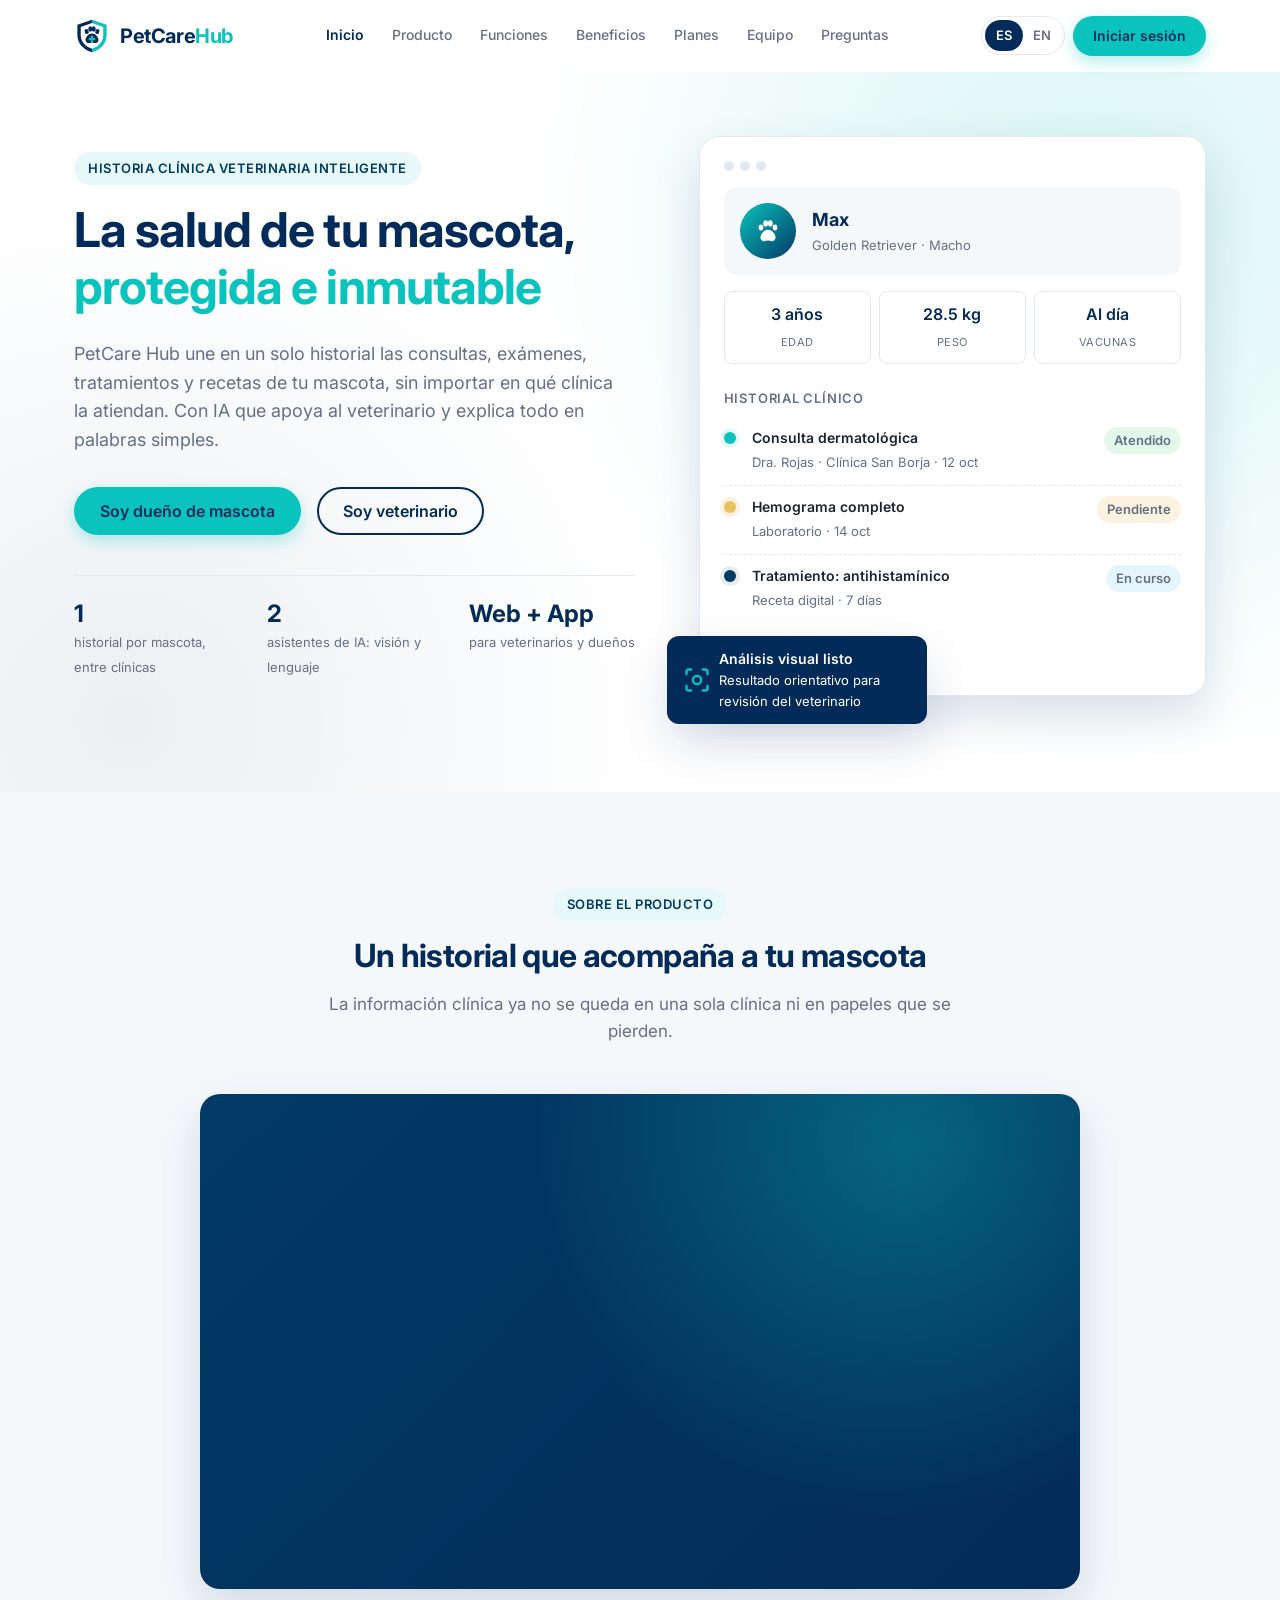
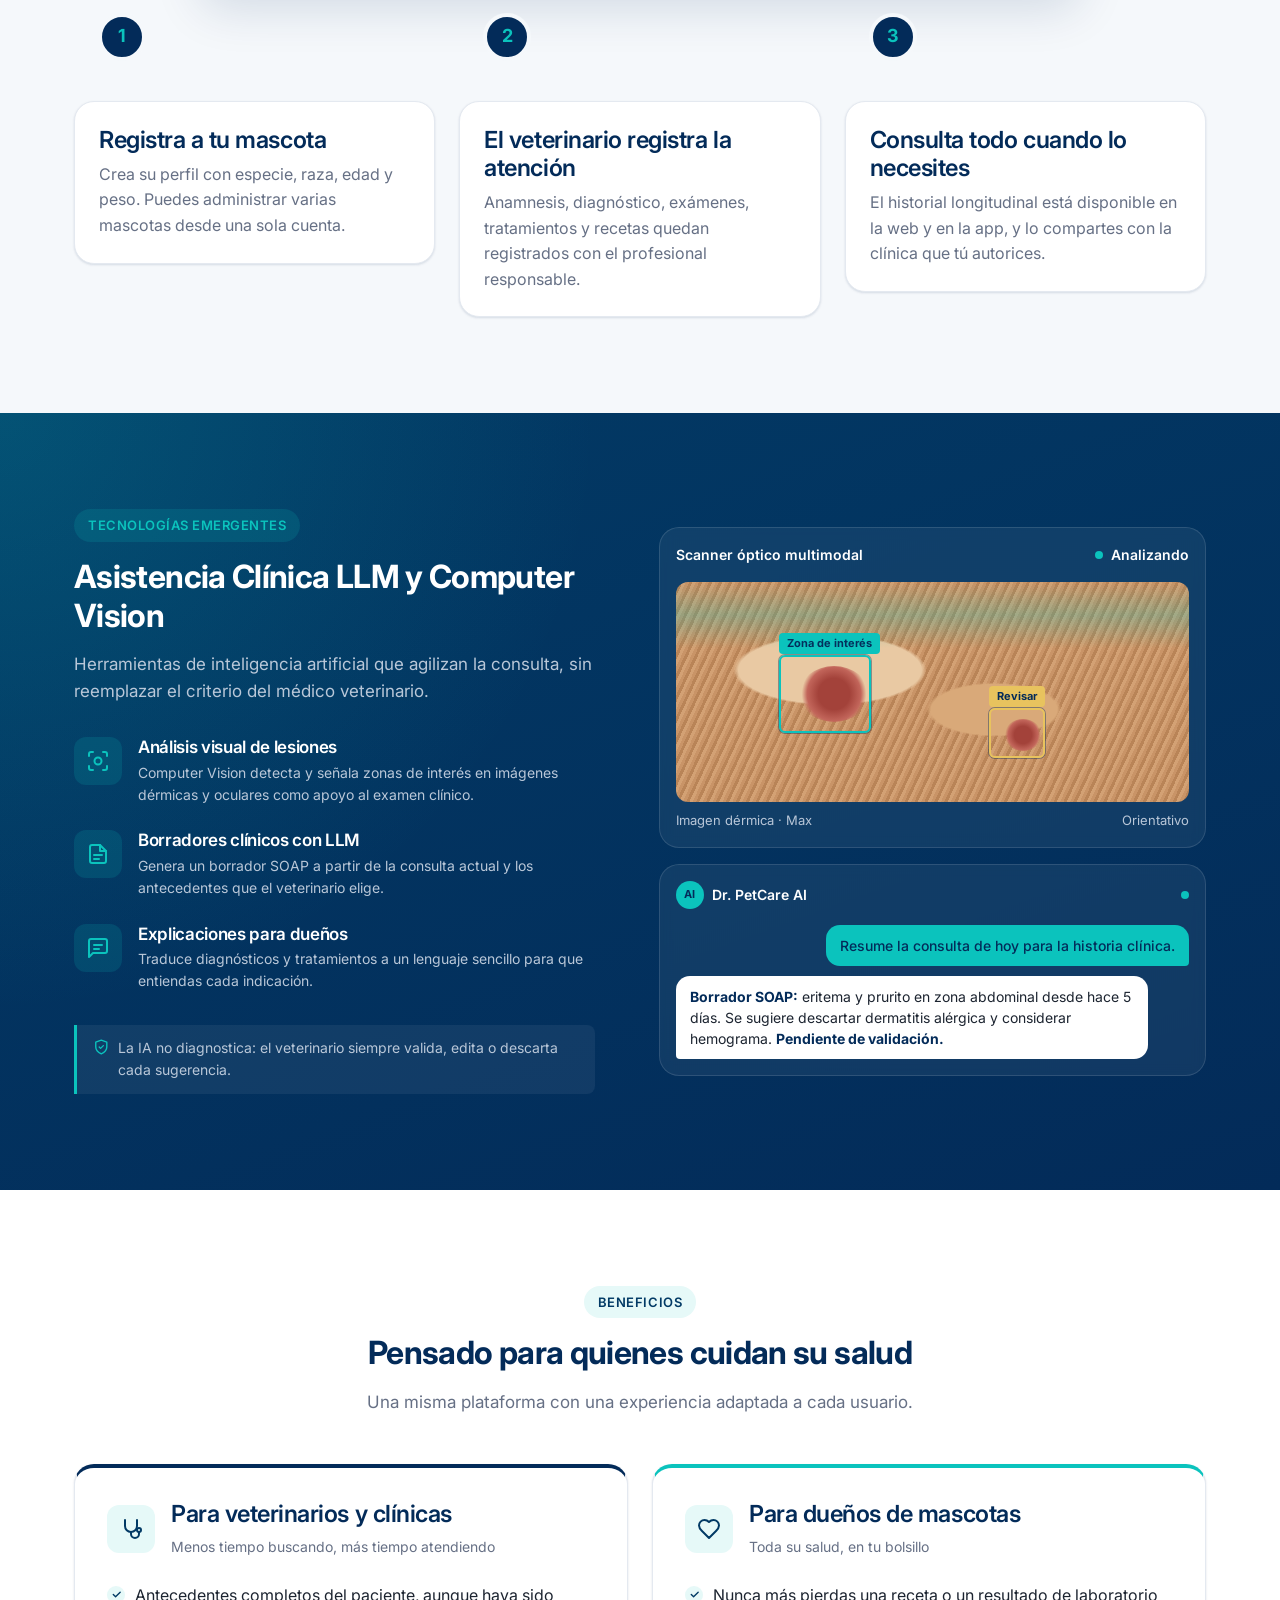
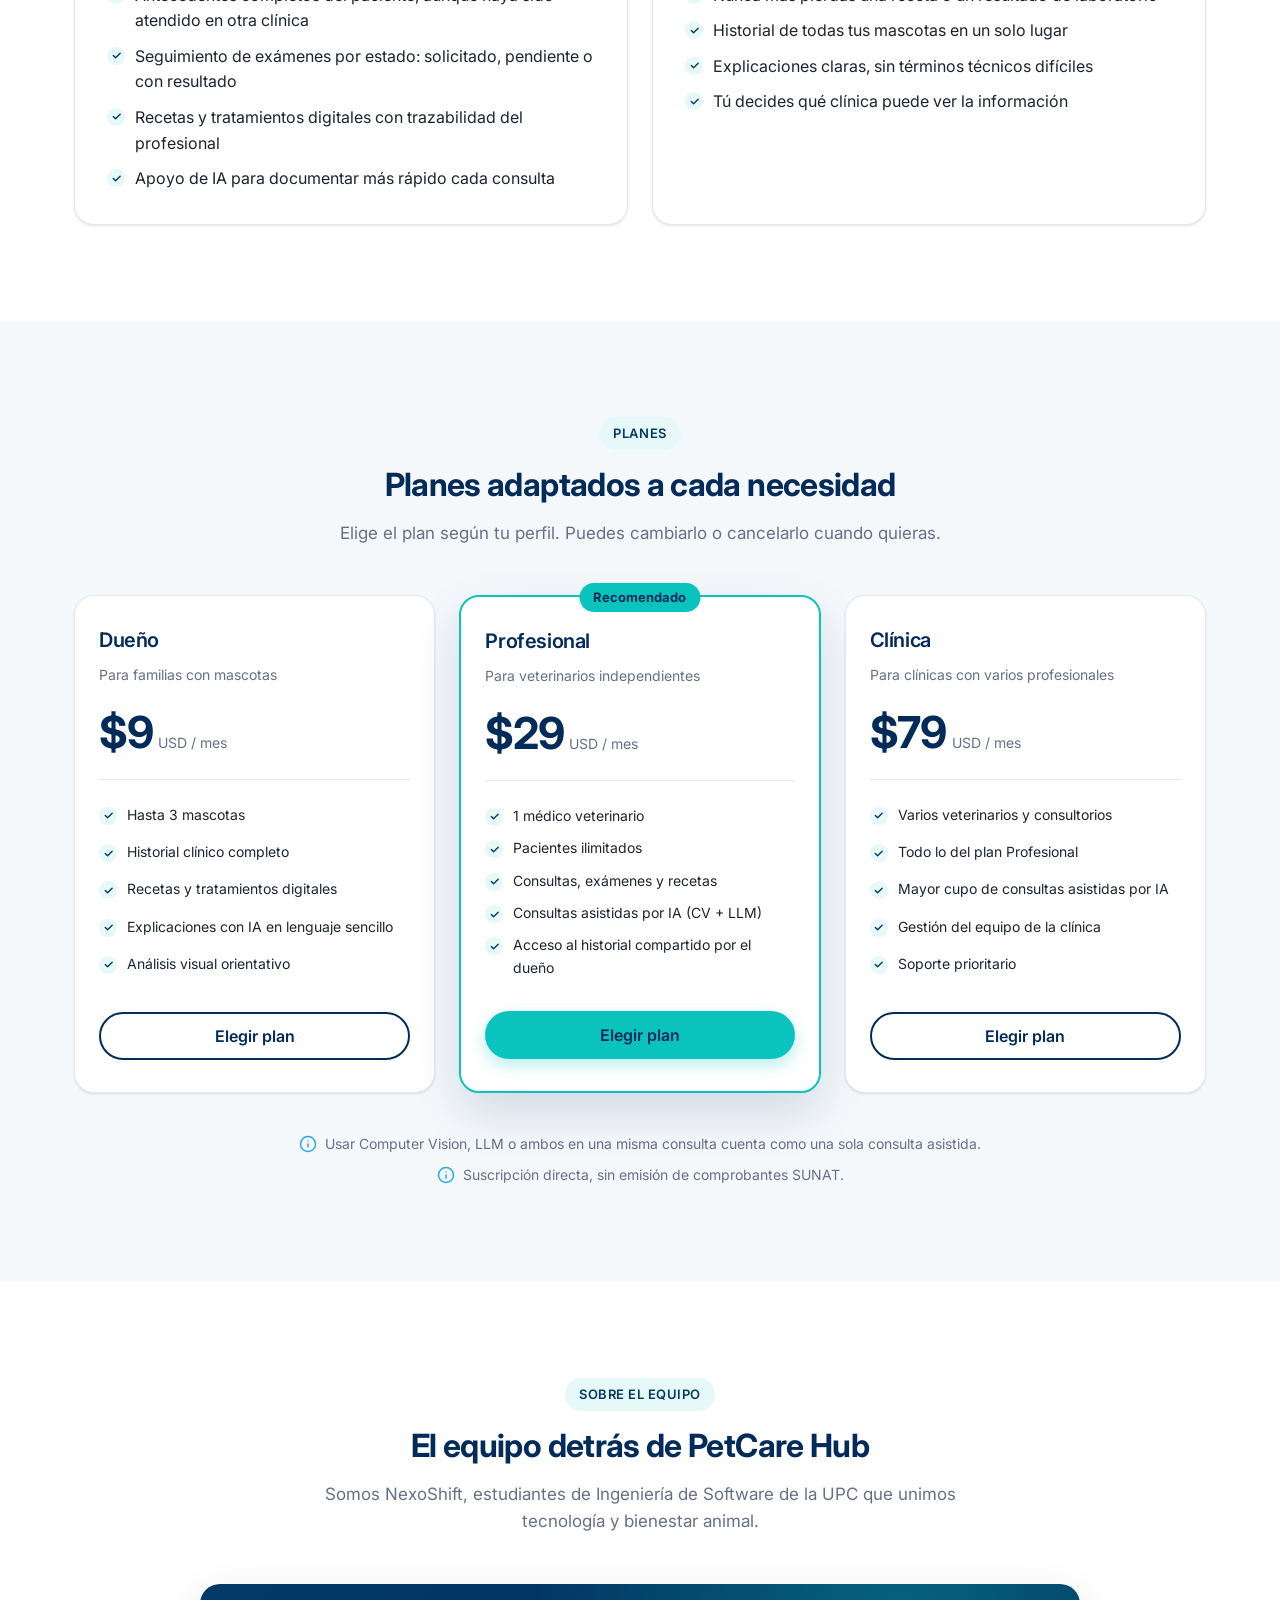
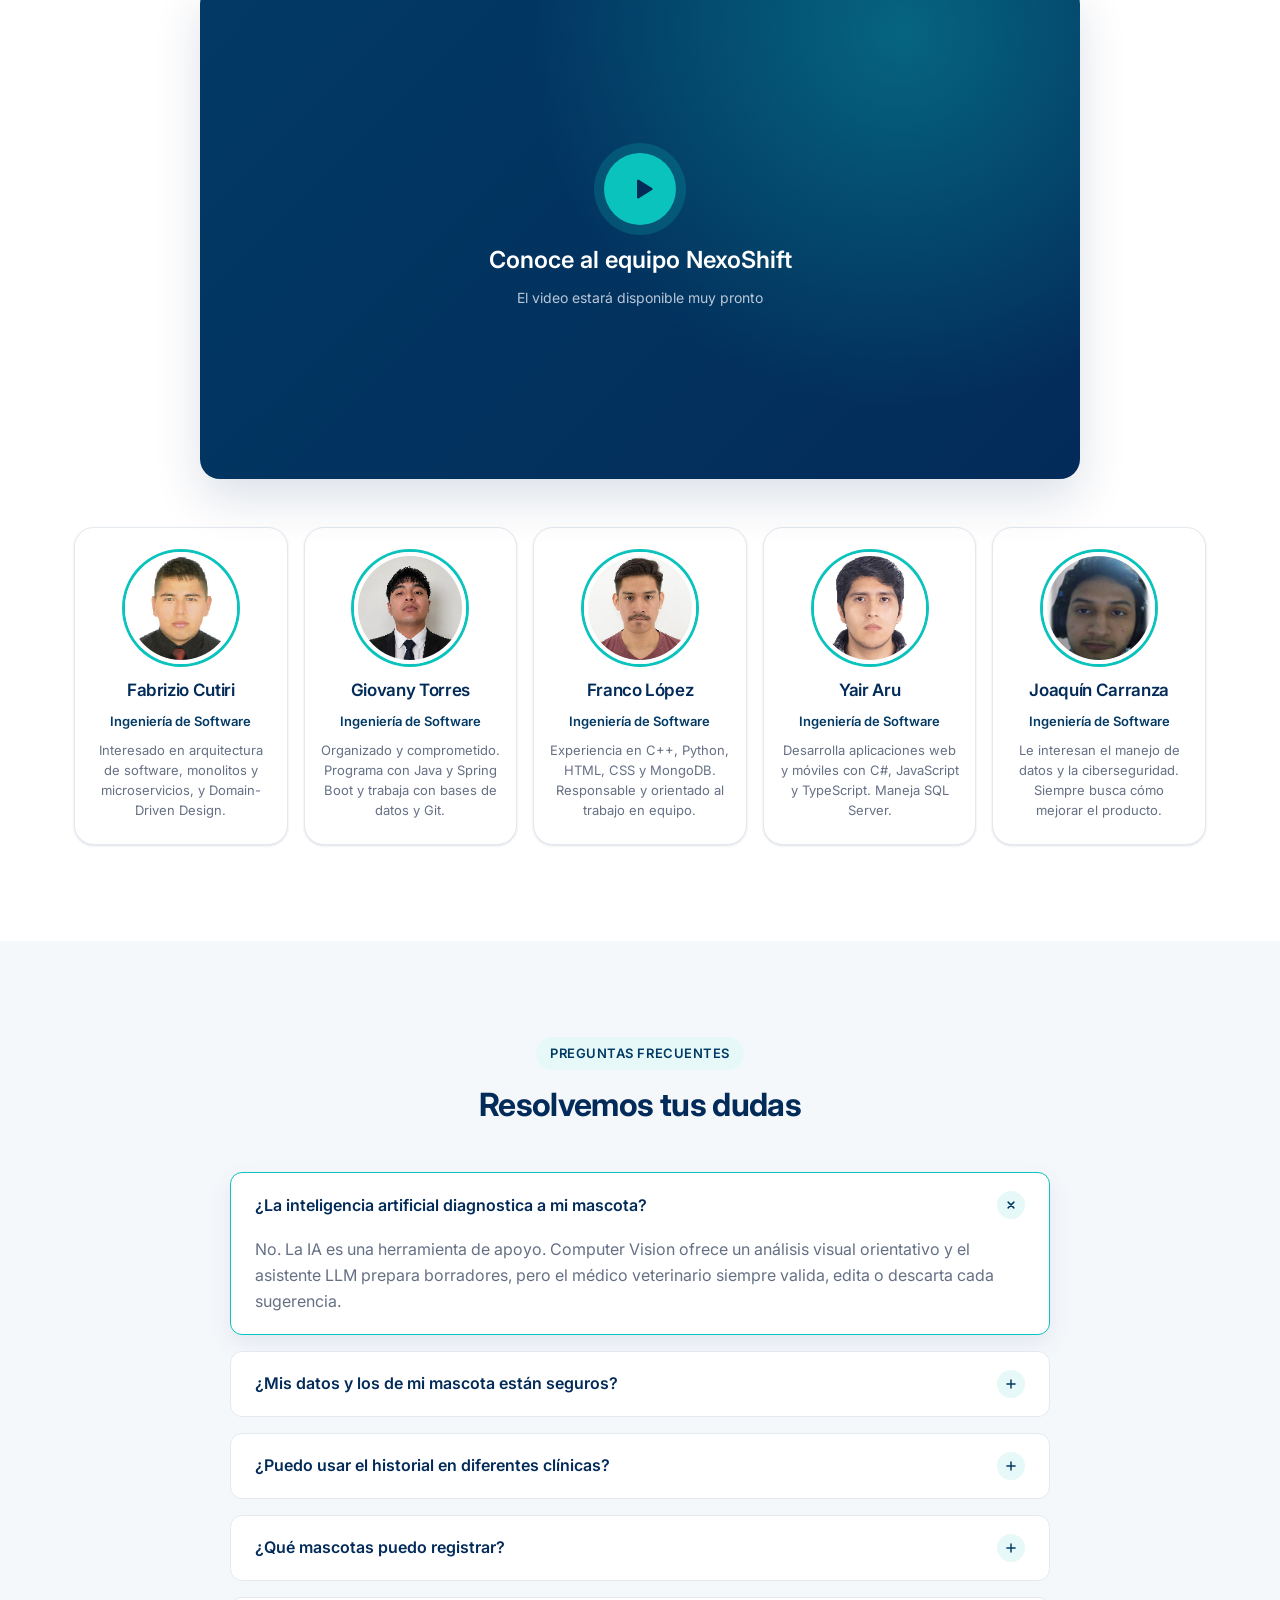
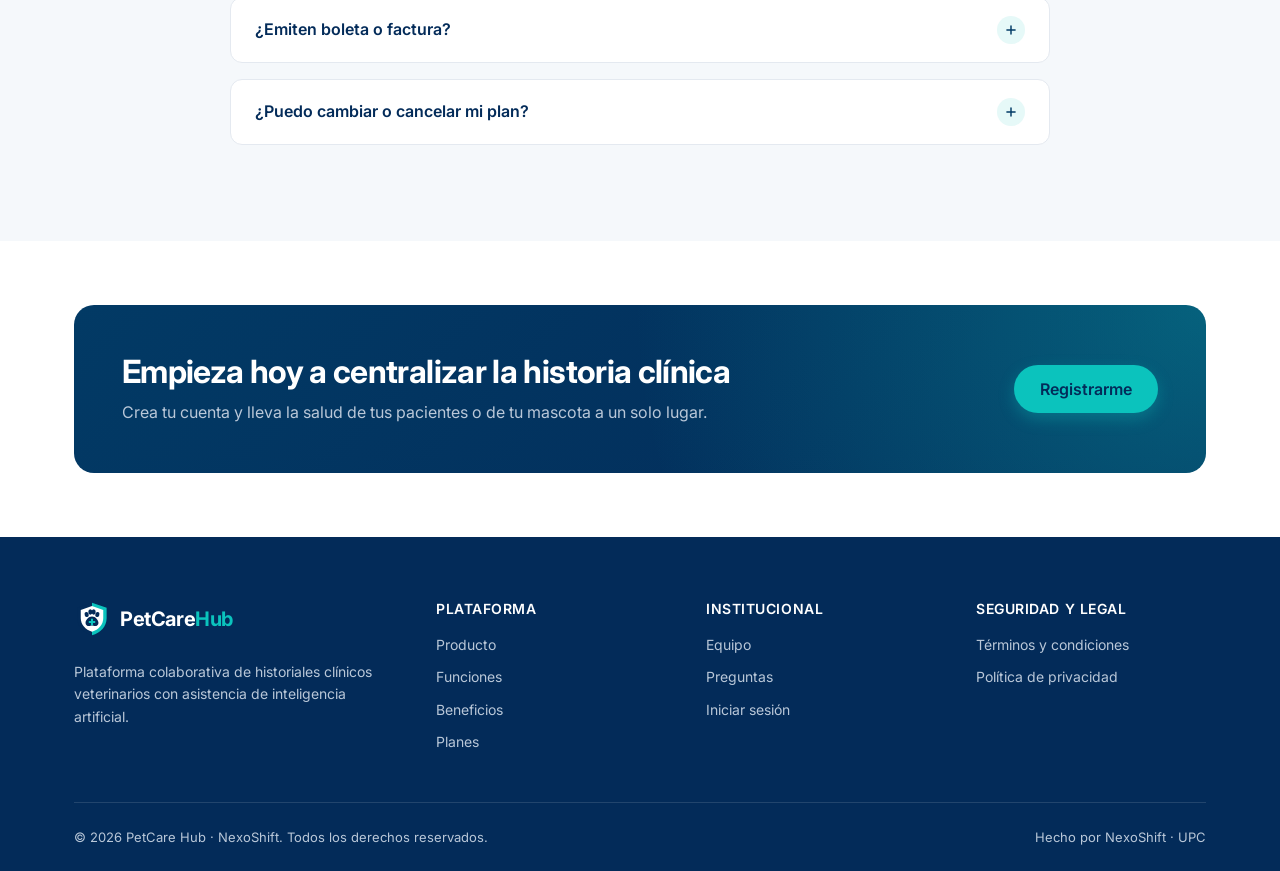
==== commit fe0c6c76: "feat(config): add url about the product" ====
--- a/public/index.html
+++ b/public/index.html
@@ -332,7 +332,7 @@
             <h3 class="member__name">Fabrizio Cutiri</h3>
             <span class="member__role" data-i18n="team.career">Ingeniería de Software</span>
             <p class="member__bio" data-i18n="team.fabrizioBio">Interesado en arquitectura de software, monolitos y microservicios, y Domain-Driven Design.</p>
-            <ul class="member__tags"><li>DDD</li><li>Web</li><li>Mobile</li></ul>
+            
           </article>
 
           <article class="card member reveal">
@@ -340,7 +340,7 @@
             <h3 class="member__name">Giovany Torres</h3>
             <span class="member__role" data-i18n="team.career">Ingeniería de Software</span>
             <p class="member__bio" data-i18n="team.giovanyBio">Organizado y comprometido. Programa con Java y Spring Boot y trabaja con bases de datos y Git.</p>
-            <ul class="member__tags"><li>Java</li><li>Spring Boot</li><li>Git</li></ul>
+           
           </article>
 
           <article class="card member reveal">
@@ -348,7 +348,7 @@
             <h3 class="member__name">Franco López</h3>
             <span class="member__role" data-i18n="team.career">Ingeniería de Software</span>
             <p class="member__bio" data-i18n="team.francoBio">Experiencia en C++, Python, HTML, CSS y MongoDB. Responsable y orientado al trabajo en equipo.</p>
-            <ul class="member__tags"><li>Python</li><li>HTML/CSS</li><li>MongoDB</li></ul>
+           
           </article>
 
           <article class="card member reveal">
@@ -356,7 +356,7 @@
             <h3 class="member__name">Yair Aru</h3>
             <span class="member__role" data-i18n="team.career">Ingeniería de Software</span>
             <p class="member__bio" data-i18n="team.yairBio">Desarrolla aplicaciones web y móviles con C#, JavaScript y TypeScript. Maneja SQL Server.</p>
-            <ul class="member__tags"><li>C#</li><li>TypeScript</li><li>SQL</li></ul>
+           
           </article>
 
           <article class="card member reveal">
@@ -364,7 +364,7 @@
             <h3 class="member__name">Joaquín Carranza</h3>
             <span class="member__role" data-i18n="team.career">Ingeniería de Software</span>
             <p class="member__bio" data-i18n="team.joaquinBio">Le interesan el manejo de datos y la ciberseguridad. Siempre busca cómo mejorar el producto.</p>
-            <ul class="member__tags"><li>Data</li><li data-i18n="team.tagSecurity">Ciberseguridad</li></ul>
+            
           </article>
         </div>
       </div>
@@ -416,8 +416,8 @@
             <p data-i18n="cta.text">Crea tu cuenta y lleva la salud de tus pacientes o de tu mascota a un solo lugar.</p>
           </div>
           <div class="cta__actions">
-            <a class="btn btn--primary" href="#" data-app-link="register-owner" data-i18n="cta.owner">Registrarme como dueño</a>
-            <a class="btn btn--ghost-light" href="#" data-app-link="register-vet" data-i18n="cta.vet">Registrarme como veterinario</a>
+            <a class="btn btn--primary" href="#" data-app-link="register" data-i18n="cta.owner">Registrarme</a>
+            
           </div>
         </div>
       </div>
